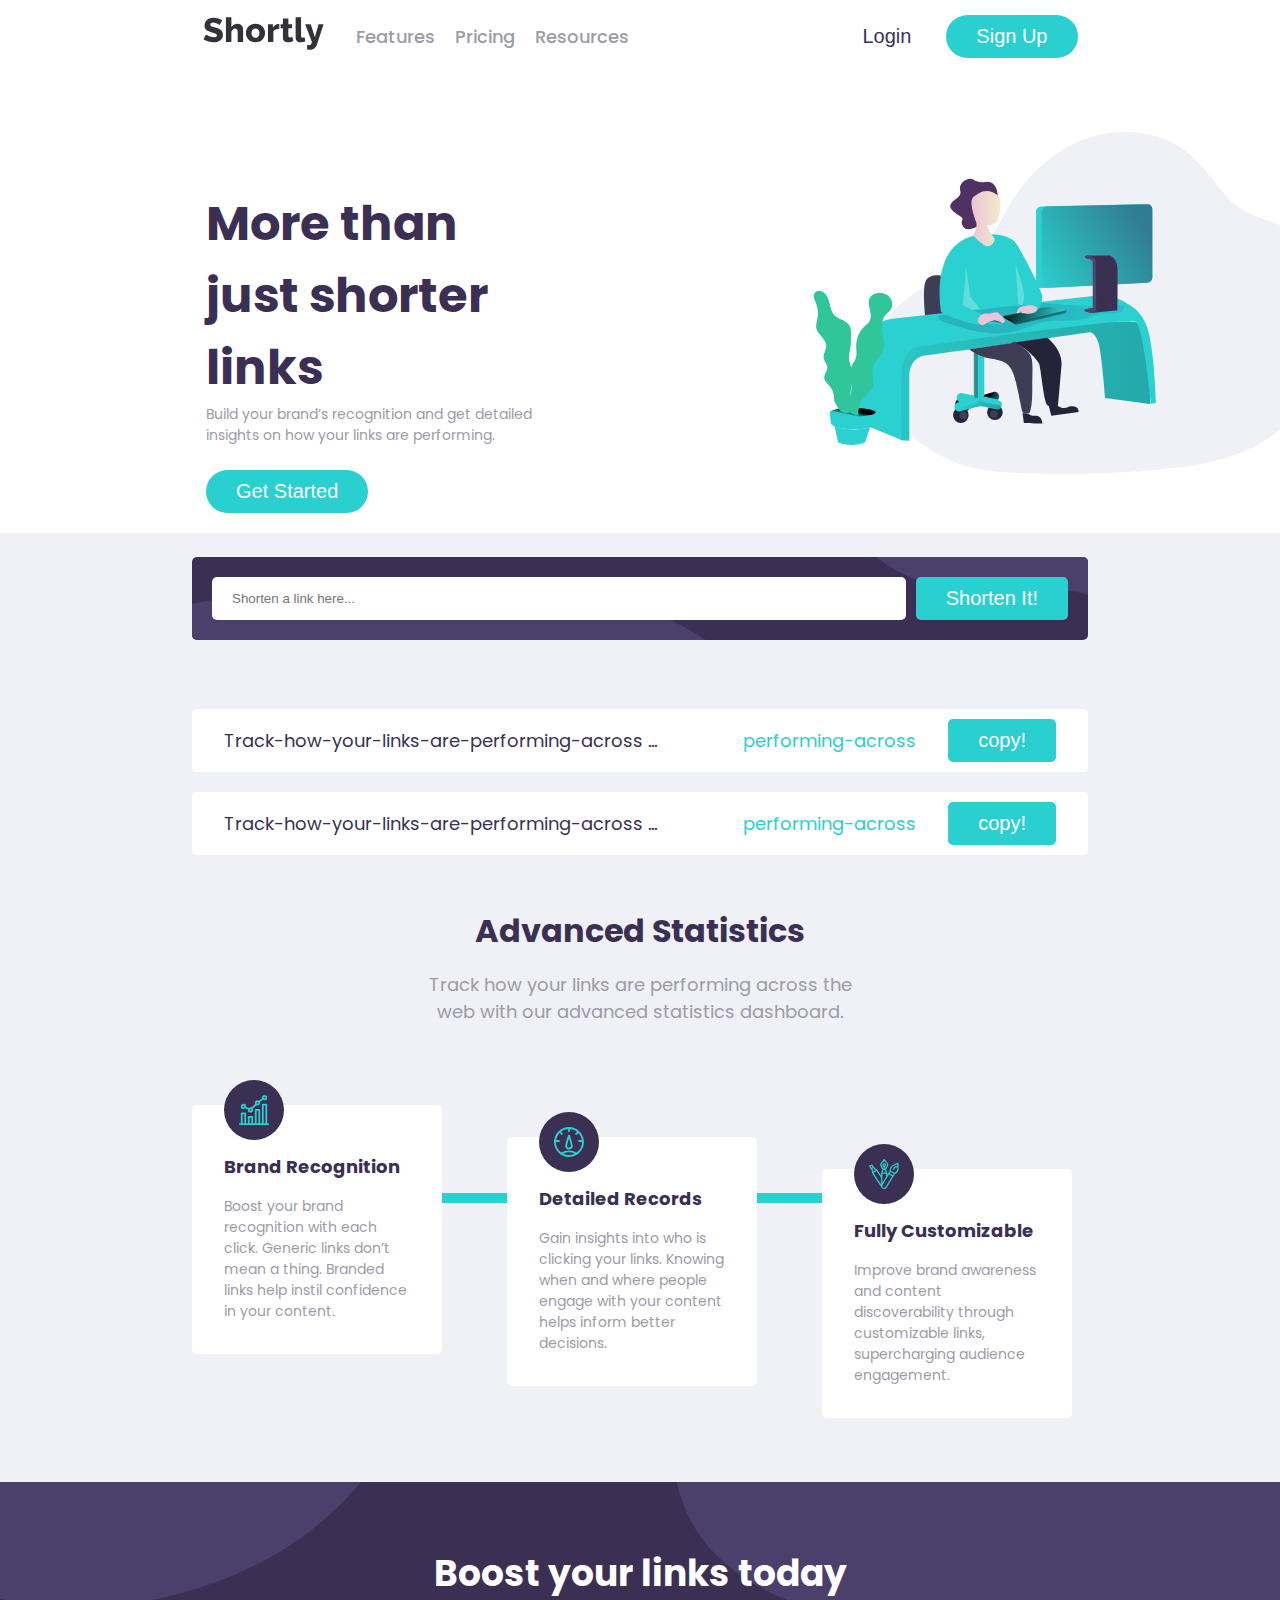
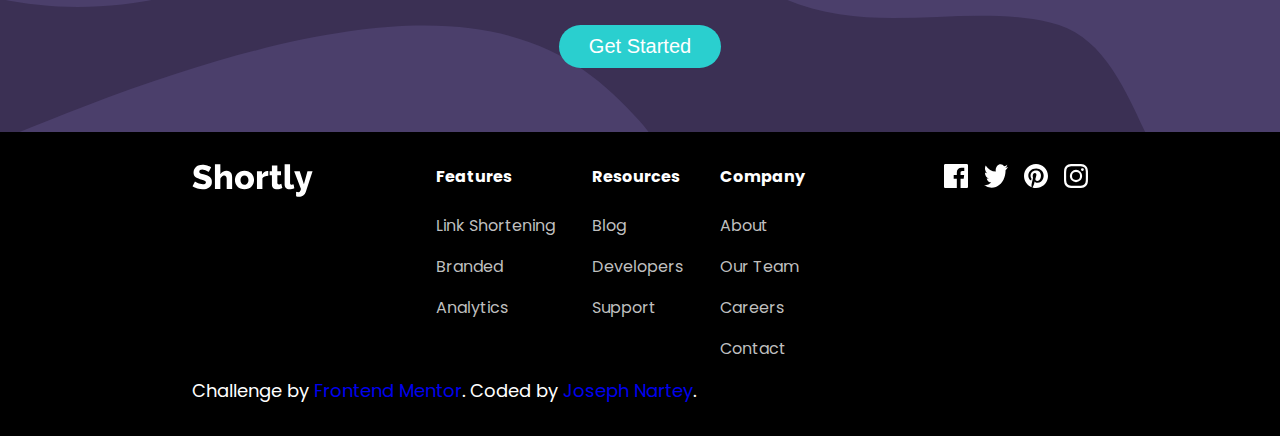
==== index.html @ fbd9890b "finished the front end" ====
<!DOCTYPE html>
<html lang="en">
<head>
  <meta charset="UTF-8">
  <meta name="viewport" content="width=device-width, initial-scale=1.0"> <!-- displays site properly based on user's device -->

  <link rel="icon" type="image/png" sizes="32x32" href="./images/favicon-32x32.png">
  
  <title>Frontend Mentor | Shortly URL shortening API Challenge</title>

  <!--  stylesheet 👍 -->
  <link rel="stylesheet" href="./css/main.css">
</head>
<body>
  <header>
    <div class="wrapper">
      <nav class="navbar">
        <a href="index.html" class="logo">
          <img src="./images/logo.svg" alt="">
        </a>
        <ul class="navbar__right">
          <li><a href="/">Features</a></li>
          <li><a href="/">Pricing</a></li>
          <li><a href="/">Resources</a></li>
        </ul>
        <div class="navbar__left">
          <button class="btn">Login</button>
          <button class="btn btn-primary">Sign Up</button>
        </div>
        <div class="hamburger">
          <img src="./images/icon-hamburger.svg" >
        </div>
      </nav>
    </div>
  </header>
  <!-- Mobile NAV -->
  <div class="mobileNav">
    <div class="mobileNav__inner">
      <ul>
        <li class="moblie-link"><a href="/">Features</a></li>
        <li class="moblie-link"><a href="/">Pricing</a></li>
        <li class="moblie-link"><a href="/">Resources</a></li>
      </ul>
      <div>
        <button class="btn btn-plain moblie-link">Login</button>
        <button class="btn btn-primary moblie-link">Sign Up</button>
      </div>
    </div>
  </div>
  <!-- Banner -->
  <section class="banner">
    <div class="wrapper">
      <div class="banner__innerContent">
        <div class="banner__innerContent--left">
          <h1>  More than just shorter links</h1>
          <p>Build your brand’s recognition and get detailed insights 
            on how your links are performing.</p>
          <button class="btn btn-primary">Get Started</button>
        </div>
        <div class="banner__innerContent--right">
          <img src="./images/illustration-working.svg" >
        </div>

      </div>
    </div>
  </section>
  <!-- Main content -->
  <section class="main">
    <div class="wrapper">
      <div class="main__searchWrapper">
        <div class="main__searchWrapper--inner">
          <input type="text" class="main__searchWrapper--search" placeholder="Shorten a link here...">
          <button class="btn btn-secondary">Shorten It!</button>

        </div>
      </div>
      <div class="main__articlesWrapper">
        <div class="links">
          <div class="links__link">
            <p class="long-url">Track-how-your-links-are-performing-across ...</p>
            <p class="short-url">performing-across</p>
            <button class="btn btn-secondary">copy!</button>
          </div>
          <div class="links__link">
            <p class="long-url">Track-how-your-links-are-performing-across ...</p>
            <p class="short-url">performing-across</p>
            <button class="btn btn-secondary">copy!</button>
          </div>
        </div>
        <div class="description">
          <h1>Advanced Statistics</h1>
          <p>Track how your links are performing across the web with our 
            advanced statistics dashboard.</p>

        </div>
        <div class="main__articles">
          <div class="main__articles--article a1">
            <div class="icon">

              <img src="./images/icon-brand-recognition.svg" >
            </div>
            <h4>Brand Recognition </h4>
            <p>Boost your brand recognition with each click. Generic links don’t 
              mean a thing. Branded links help instil confidence in your content.</p>
          </div>
          <div class="main__articles--article a2">
            <div class="icon">

              <img src="./images/icon-detailed-records.svg" >
            </div>
            <h4>Detailed Records </h4>
            <p>Gain insights into who is clicking your links. Knowing when and where 
              people engage with your content helps inform better decisions.</p>
          </div>
          <div class="main__articles--article a3">
            <div class="icon">

              <img src="./images/icon-fully-customizable.svg" >
            </div>
            <h4>Fully Customizable </h4>
            <p>Improve brand awareness and content discoverability through customizable 
              links, supercharging audience engagement.</p>
          </div>
        </div>
      </div>
    </div>
  </section>
  <div class="boost">
    <div class="boost__inner">
      <h1> Boost your links today</h1>
      <button class="btn btn-primary"> Get Started</button>
    </div>
  </div>
  <!-- Footer -->
  <footer class="footer">
    <div class="wrapper">
      <div class="footer__inner">
          <img class="logo-white" src="./images/logo-white.svg" >
          <nav>
            <ul>
              <li>Features</li>
              <li>Link Shortening</li>
              <li>Branded </li>
              <li>Analytics</li>
            </ul>
            <ul>
              <li>Resources</li>
              <li>Blog</li>
              <li>Developers</li>
              <li>Support</li>
            </ul>
            <ul>
              <li>Company</li>
              <li>About</li>
              <li>Our Team</li>
              <li>Careers</li>
              <li>Contact</li>
            </ul>
          </nav>
          <div class="social-links">
            <img src="./images/icon-facebook.svg" >
            <img src="./images/icon-twitter.svg" >
            <img src="./images/icon-pinterest.svg" >
            <img src="./images/icon-instagram.svg" >
          </div>
      </div>
      <div class="attribution">
        Challenge by <a href="https://www.frontendmentor.io?ref=challenge" target="_blank">Frontend Mentor</a>. 
        Coded by <a href="https://jolly-brahmagupta-20368c.netlify.app/">Joseph Nartey</a>.
      </div>
    </div>
  </footer>
  <script src="./js/app.js"></script>
</body>
</html>
---- css/main.css ----
@import url("https://fonts.googleapis.com/css2?family=Poppins:wght@500&display=swap");
* {
  padding: 0;
  margin: 0;
  box-sizing: border-box;
}

body {
  font-family: 'Poppins', sans-serif;
  font-size: 18px;
}

.wrapper {
  width: 70%;
  margin: auto;
}

li {
  list-style: none;
}

a {
  text-decoration: none;
}

img {
  width: 100%;
}

.btn {
  padding: 10px 30px;
  border: none;
  outline: none;
  font-size: 20px;
  background: #fff;
  color: #3b3054;
}

.btn:hover {
  cursor: pointer;
}

.btn-primary {
  border-radius: 30px;
  background: #2acfcf;
  color: #fff;
}

.btn-secondary {
  color: #fff;
  background: #2acfcf;
  border-radius: 5px;
}

header {
  height: 80px;
  background: #fff;
  padding: 15px;
}

header .navbar {
  justify-content: space-between;
  display: flex;
  align-items: center;
}

header .navbar .hamburger {
  width: 40px;
  height: 40px;
  display: none;
}

header .navbar .logo {
  margin-right: 2rem;
}

header .navbar__right {
  flex: 1;
  display: flex;
  align-items: center;
}

header .navbar__right li {
  margin-right: 20px;
}

header .navbar__right li a {
  color: #9e9aa7;
  font-weight: 500;
}

.mobileNav {
  display: none;
  width: 100%;
  height: 100%;
}

.mobileNav__inner {
  position: absolute;
  top: 80px;
  left: 10%;
  border-radius: 10px;
  z-index: 10;
  background: #3b3054;
  color: #fff;
  width: 80%;
  padding: 3rem;
}

.mobileNav__inner ul {
  text-align: center;
  border-bottom: 1px solid #9e9aa7;
  margin-bottom: 3rem;
}

.mobileNav__inner ul li {
  margin-bottom: 2rem;
}

.mobileNav__inner ul li a {
  font-size: 2.5rem;
  color: #fff;
}

.mobileNav__inner > div {
  display: flex;
  flex-direction: column;
}

.mobileNav__inner > div .btn {
  margin-bottom: 3rem;
  padding: 1.5rem 2.5rem;
  font-size: 2.5rem;
  font-weight: 700;
}

.mobileNav__inner > div .btn-plain {
  background: transparent;
  color: #fff;
}

.banner {
  padding: 20px;
  overflow: hidden;
}

.banner__innerContent {
  display: flex;
  align-items: center;
  justify-content: space-between;
}

.banner__innerContent--left {
  flex: .4;
  margin-top: 5.5rem;
}

.banner__innerContent--left h1 {
  font-size: 3rem;
  color: #3b3054;
  margin-bottom: 0;
}

.banner__innerContent--left p {
  color: #9e9aa7;
  margin-bottom: 1.5rem;
  margin-top: 0;
  font-size: 14px;
}

.banner__innerContent--right {
  height: 100%;
  flex: .6;
  position: relative;
  left: 30%;
}

.main {
  background: #eff1f7;
  padding: 4rem 0;
}

.main .wrapper {
  position: relative;
}

.main__searchWrapper {
  position: absolute;
  top: -40px;
  width: 100%;
  background: #3b3054;
  border-radius: 5px;
  overflow: hidden;
}

.main__searchWrapper--inner {
  background-image: url("../images/bg-shorten-desktop.svg");
  padding: 20px;
  display: flex;
}

.main__searchWrapper--search {
  flex: 1;
  margin-right: 10px;
  padding: 10px 20px;
  border: none;
  outline: none;
  border-radius: 5px;
  color: #9e9aa7;
}

.main__articlesWrapper {
  padding-top: 5rem;
}

.main__articlesWrapper .links {
  padding: 2rem 0;
}

.main__articlesWrapper .links__link {
  margin-bottom: 20px;
  border-radius: 5px;
  padding: 10px 2rem;
  background: #fff;
  display: flex;
  align-items: center;
}

.main__articlesWrapper .links__link .long-url {
  color: #3b3054;
  flex: 1;
}

.main__articlesWrapper .links__link .short-url {
  color: #2acfcf;
  margin-right: 2rem;
}

.main__articlesWrapper .description {
  text-align: center;
  width: 50%;
  margin: auto;
  margin-bottom: 5rem;
}

.main__articlesWrapper .description h1 {
  color: #3b3054;
  margin-bottom: 1rem;
  font-size: 2rem;
}

.main__articlesWrapper .description p {
  color: #9e9aa7;
}

.main__articles {
  display: flex;
  justify-content: space-between;
  position: relative;
}

.main__articles::before {
  content: '';
  width: 90%;
  padding: 5px;
  position: absolute;
  top: 28%;
  background: #2acfcf;
}

.main__articles--article {
  z-index: 3;
  background: #fff;
  margin-right: 1rem;
  padding: 2rem;
  border-radius: 5px;
  width: 250px;
  height: 100%;
  position: relative;
}

.main__articles--article p {
  color: #9e9aa7;
  font-size: 14px;
}

.main__articles--article h4 {
  margin: 1rem 0;
  color: #3b3054;
}

.main__articles--article .icon {
  position: absolute;
  top: -10%;
  width: 60px;
  height: 60px;
  border-radius: 50px;
  display: flex;
  align-items: center;
  justify-content: center;
  background: #3b3054;
}

.main__articles--article .icon img {
  width: 30px;
  height: 30px;
}

.main__articles .a2 {
  margin-top: 2rem;
}

.main__articles .a3 {
  margin-top: 4rem;
}

.boost {
  position: relative;
  background: #3b3054;
  height: 250px;
}

.boost__inner {
  top: 0;
  right: 0;
  width: 100%;
  height: 100%;
  background: url("../images/bg-boost-desktop.svg");
  background-position: right;
  background-repeat: no-repeat;
  position: absolute;
  display: flex;
  justify-content: center;
  align-items: center;
  flex-direction: column;
}

.boost__inner h1 {
  color: #fff;
  font-weight: 700;
  margin-bottom: 1.5rem;
}

.footer {
  background: #000;
  color: #fff;
  padding: 2rem 0;
}

.footer__inner {
  display: flex;
  justify-content: space-between;
  align-items: flex-start;
}

.footer__inner .logo-white {
  width: 121px;
}

.footer__inner nav {
  display: flex;
  flex: .6;
  justify-content: space-between;
}

.footer__inner nav ul li {
  color: #bfbfbf;
  font-size: 16px;
  margin-bottom: 1rem;
}

.footer__inner nav ul li:hover {
  cursor: pointer;
}

.footer__inner nav ul li:first-child {
  margin-bottom: 1.5rem;
  color: #fff;
  font-weight: 700;
}

.footer__inner .social-links {
  display: flex;
}

.footer__inner .social-links img {
  margin-left: 1rem;
}

@media screen and (max-width: 768px) {
  .wrapper {
    width: 100%;
    padding: 0 2rem;
  }
  .mobileNav.active {
    display: block;
  }
  header .navbar__left, header .navbar__right {
    display: none;
  }
  header .navbar .hamburger {
    display: block;
  }
  .banner {
    padding: 3rem 0;
  }
  .banner__innerContent {
    flex-direction: column-reverse;
  }
  .banner__innerContent--left {
    text-align: center;
    margin-bottom: 3rem;
  }
  .banner__innerContent--left h1 {
    font-size: 4rem;
  }
  .banner__innerContent--left p {
    font-size: 2rem;
  }
  .banner__innerContent--right {
    left: 20%;
    width: 100%;
  }
  .main__searchWrapper {
    width: 90%;
    top: -100px;
    margin: auto;
  }
  .footer__inner {
    flex-direction: column;
    align-items: center;
    justify-content: space-between;
  }
  .footer__inner nav {
    width: 80%;
    justify-content: space-between;
    margin-top: 1rem;
  }
}

@media screen and (max-width: 425px) {
  .banner__innerContent--right {
    left: 0%;
  }
  .banner__innerContent--right img {
    width: auto;
  }
  .banner__innerContent--left h1 {
    font-size: 3rem;
  }
  .main__searchWrapper--inner {
    flex-direction: column;
  }
  .main__searchWrapper--search {
    margin-bottom: 1rem;
    padding: 15px 20px;
    width: 100%;
  }
  .main__articlesWrapper .links__link {
    padding: 2rem 0;
    align-items: stretch;
    flex-direction: column;
  }
  .main__articlesWrapper .links__link p {
    text-align: left;
    padding: 10px 20px;
    margin-bottom: 10px;
  }
  .main__articlesWrapper .links__link .long-url {
    border-bottom: 1px solid #9e9aa7;
  }
  .main__articlesWrapper .links__link .btn {
    margin: 0 1rem;
  }
  .main__articles {
    flex-direction: column;
  }
  .main__articles--article {
    width: 100%;
    padding: 4rem 2rem;
  }
  .main__articles--article .icon {
    left: 40%;
  }
  .boost__inner {
    padding: 2rem 4rem;
    text-align: center;
  }
  .footer__inner nav {
    flex-direction: column;
    justify-content: center;
    align-items: center;
    text-align: center;
  }
}
/*# sourceMappingURL=main.css.map */
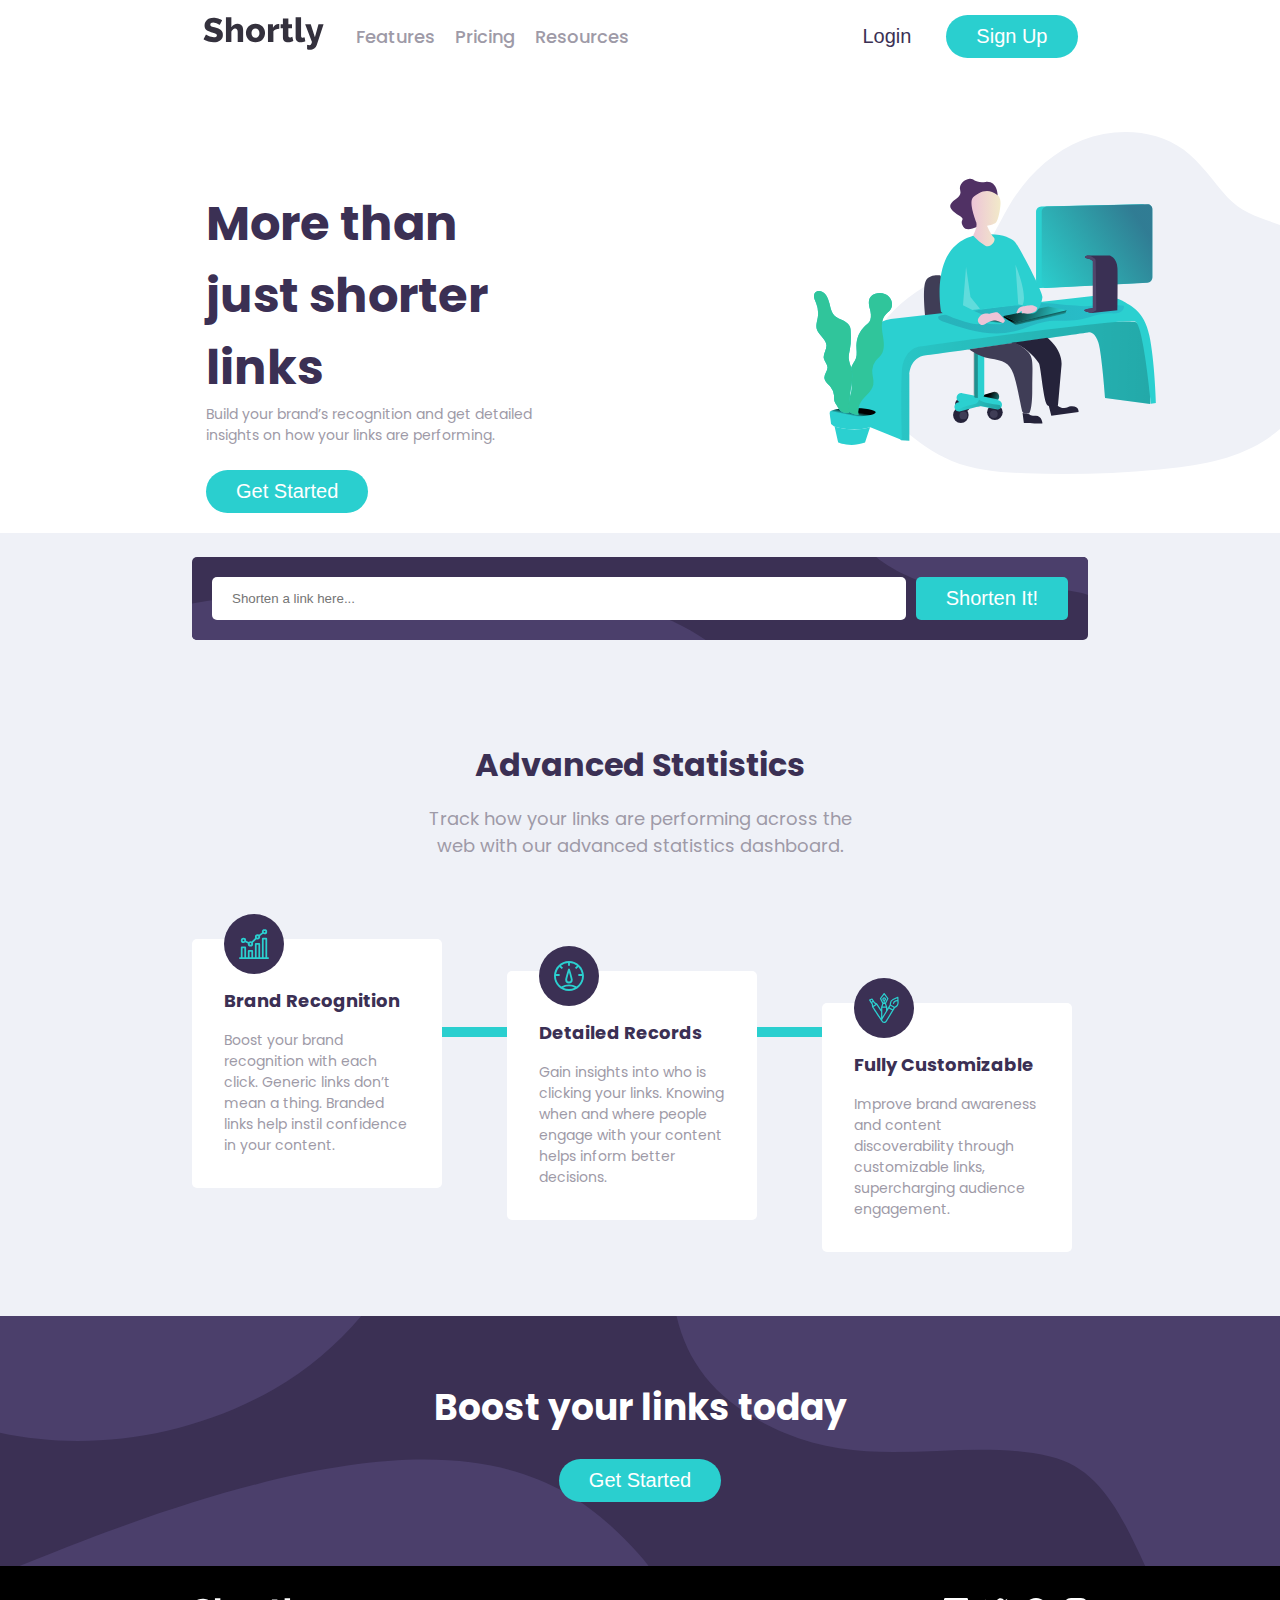
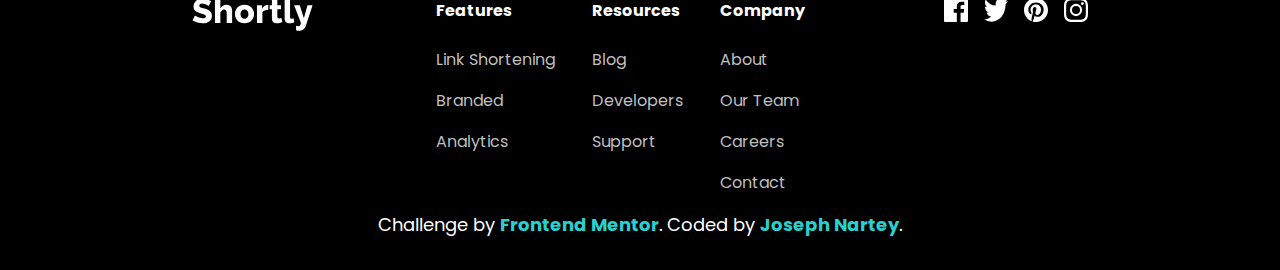
==== commit 93ff6f73: "add url shortenning and persitence to lacalStorage" ====
--- a/index.html
+++ b/index.html
@@ -69,14 +69,15 @@
     <div class="wrapper">
       <div class="main__searchWrapper">
         <div class="main__searchWrapper--inner">
-          <input type="text" class="main__searchWrapper--search" placeholder="Shorten a link here...">
-          <button class="btn btn-secondary">Shorten It!</button>
+          <input type="text" class="main__searchWrapper--search url" placeholder="Shorten a link here...">
+          <button class="btn btn-secondary shorten-it">Shorten It!</button>
 
         </div>
       </div>
       <div class="main__articlesWrapper">
         <div class="links">
-          <div class="links__link">
+          <button class="btn btn-secondary clear">clear</button>
+          <!-- <div class="links__link">
             <p class="long-url">Track-how-your-links-are-performing-across ...</p>
             <p class="short-url">performing-across</p>
             <button class="btn btn-secondary">copy!</button>
@@ -84,8 +85,8 @@
           <div class="links__link">
             <p class="long-url">Track-how-your-links-are-performing-across ...</p>
             <p class="short-url">performing-across</p>
-            <button class="btn btn-secondary">copy!</button>
-          </div>
+            <button class="btn btn-secondary ">copy!</button>
+          </div> -->
         </div>
         <div class="description">
           <h1>Advanced Statistics</h1>
--- a/css/main.css
+++ b/css/main.css
@@ -25,6 +25,11 @@
 
 img {
   width: 100%;
+}
+
+.clear {
+  margin-bottom: 1rem;
+  display: none;
 }
 
 .btn {
@@ -387,6 +392,15 @@
   margin-left: 1rem;
 }
 
+.attribution {
+  text-align: center;
+}
+
+.attribution a {
+  color: #2acfcf;
+  font-weight: 700;
+}
+
 @media screen and (max-width: 768px) {
   .wrapper {
     width: 100%;
